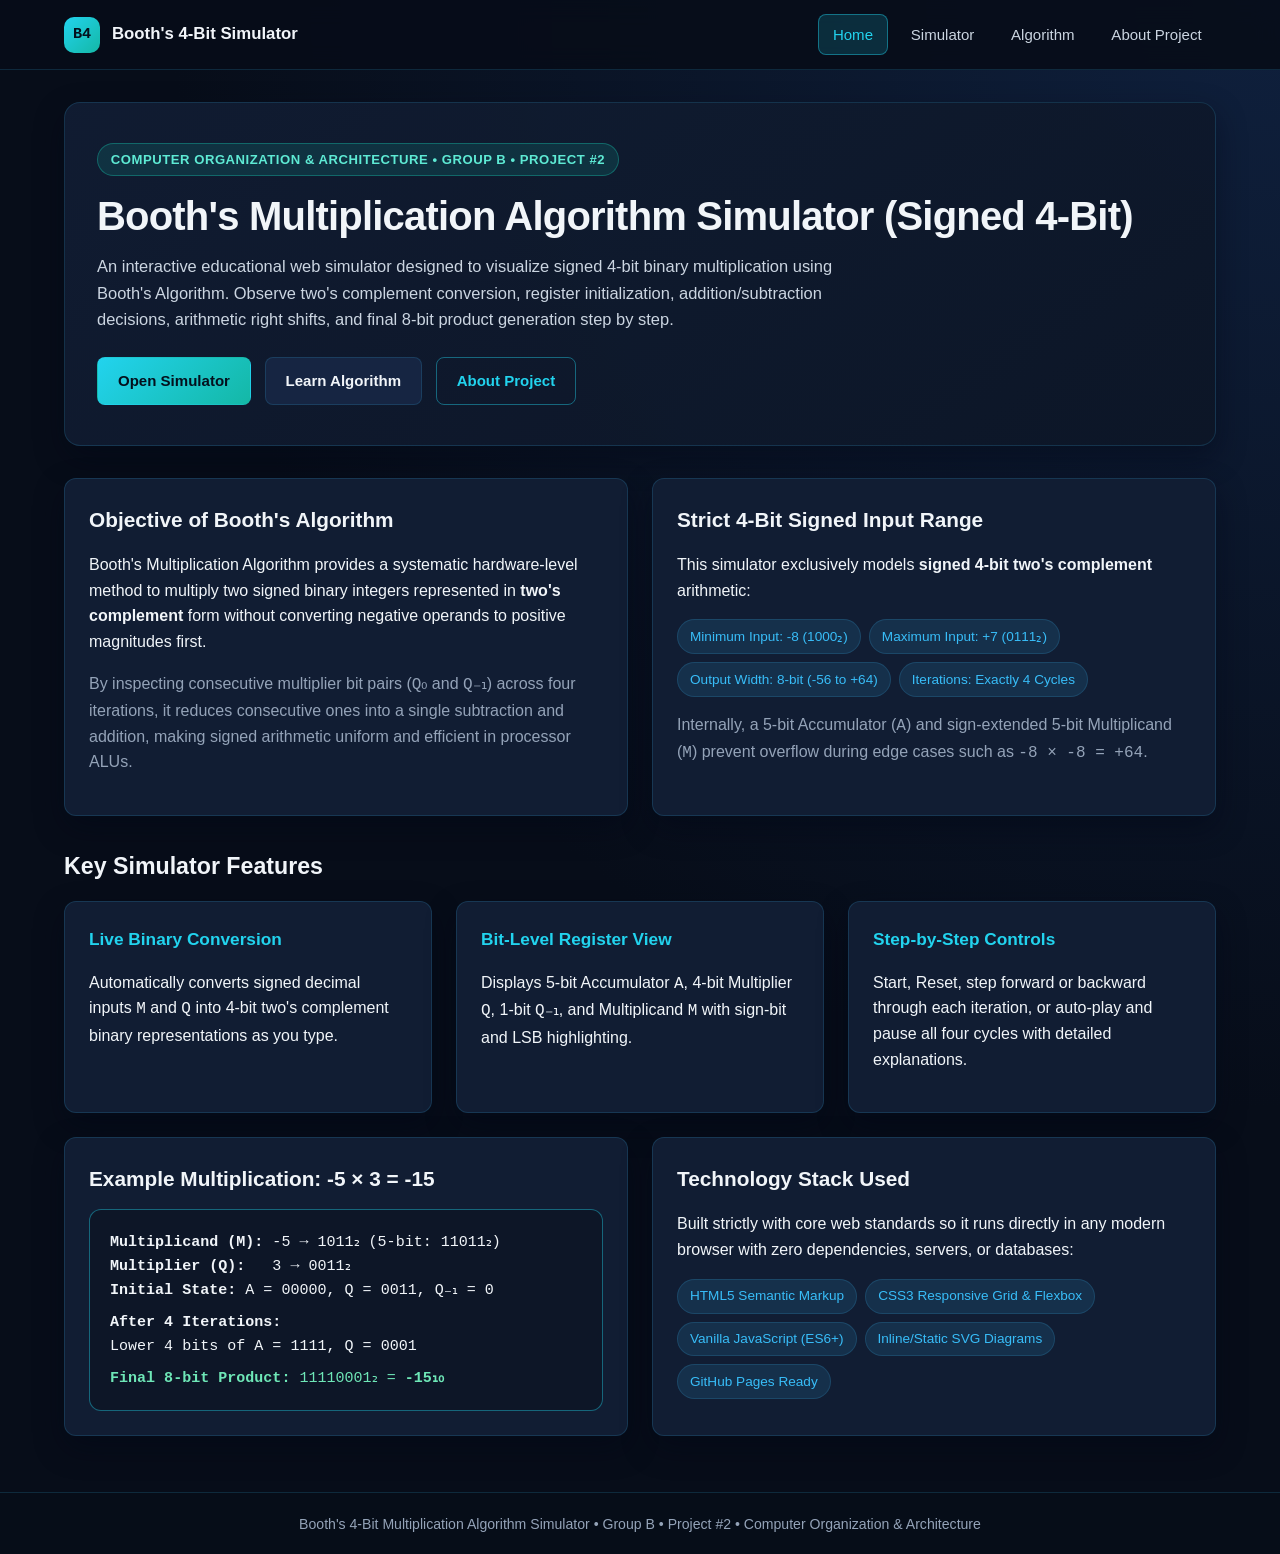
==== index.html @ 56716c05 "Initial commit - Booth's 4-Bit Simulator" ====
<!DOCTYPE html>
<html lang="en">
<head>
  <meta charset="UTF-8">
  <meta name="viewport" content="width=device-width, initial-scale=1.0">
  <title>Booth's 4-Bit Multiplication Algorithm Simulator | Home</title>
  <link rel="stylesheet" href="style.css">
</head>
<body>
  <header class="site-header">
    <nav class="nav-container" aria-label="Primary Navigation">
      <a href="index.html" class="brand">
        <span class="brand-badge">B4</span>
        <span>Booth's 4-Bit Simulator</span>
      </a>
      <ul class="nav-links">
        <li><a href="index.html" class="active">Home</a></li>
        <li><a href="simulator.html">Simulator</a></li>
        <li><a href="algorithm.html">Algorithm</a></li>
        <li><a href="about.html">About Project</a></li>
      </ul>
    </nav>
  </header>

  <main class="container">
    <section class="hero">
      <span class="hero-tag">Computer Organization &amp; Architecture • Group B • Project #2</span>
      <h1>Booth's Multiplication Algorithm Simulator (Signed 4-Bit)</h1>
      <p>
        An interactive educational web simulator designed to visualize signed 4-bit binary multiplication
        using Booth's Algorithm. Observe two's complement conversion, register initialization,
        addition/subtraction decisions, arithmetic right shifts, and final 8-bit product generation step by step.
      </p>
      <div class="cta-group">
        <a href="simulator.html" class="btn btn-primary">Open Simulator</a>
        <a href="algorithm.html" class="btn btn-secondary">Learn Algorithm</a>
        <a href="about.html" class="btn btn-outline">About Project</a>
      </div>
    </section>

    <div class="grid-2">
      <article class="card">
        <h2>Objective of Booth's Algorithm</h2>
        <p>
          Booth's Multiplication Algorithm provides a systematic hardware-level method to multiply two
          signed binary integers represented in <strong>two's complement</strong> form without converting
          negative operands to positive magnitudes first.
        </p>
        <p class="muted">
          By inspecting consecutive multiplier bit pairs (<code>Q₀</code> and <code>Q₋₁</code>) across
          four iterations, it reduces consecutive ones into a single subtraction and addition, making
          signed arithmetic uniform and efficient in processor ALUs.
        </p>
      </article>

      <article class="card">
        <h2>Strict 4-Bit Signed Input Range</h2>
        <p>
          This simulator exclusively models <strong>signed 4-bit two's complement</strong> arithmetic:
        </p>
        <ul class="pill-list">
          <li class="pill">Minimum Input: -8 (1000₂)</li>
          <li class="pill">Maximum Input: +7 (0111₂)</li>
          <li class="pill">Output Width: 8-bit (-56 to +64)</li>
          <li class="pill">Iterations: Exactly 4 Cycles</li>
        </ul>
        <p class="muted" style="margin-top: 0.9rem;">
          Internally, a 5-bit Accumulator (<code>A</code>) and sign-extended 5-bit Multiplicand (<code>M</code>)
          prevent overflow during edge cases such as <code>-8 × -8 = +64</code>.
        </p>
      </article>
    </div>

    <h2 class="section-title">Key Simulator Features</h2>
    <div class="grid-3">
      <article class="card">
        <h3>Live Binary Conversion</h3>
        <p>
          Automatically converts signed decimal inputs <code>M</code> and <code>Q</code> into 4-bit
          two's complement binary representations as you type.
        </p>
      </article>
      <article class="card">
        <h3>Bit-Level Register View</h3>
        <p>
          Displays 5-bit Accumulator <code>A</code>, 4-bit Multiplier <code>Q</code>, 1-bit <code>Q₋₁</code>,
          and Multiplicand <code>M</code> with sign-bit and LSB highlighting.
        </p>
      </article>
      <article class="card">
        <h3>Step-by-Step Controls</h3>
        <p>
          Start, Reset, step forward or backward through each iteration, or auto-play and pause all
          four cycles with detailed explanations.
        </p>
      </article>
    </div>

    <div class="grid-2" style="margin-top: 1.5rem;">
      <article class="card">
        <h2>Example Multiplication: -5 × 3 = -15</h2>
        <div class="example-box">
          <div><strong>Multiplicand (M):</strong> -5 → <code>1011₂</code> (5-bit: <code>11011₂</code>)</div>
          <div><strong>Multiplier (Q):</strong> &nbsp;&nbsp;3 → <code>0011₂</code></div>
          <div><strong>Initial State:</strong> A = <code>00000</code>, Q = <code>0011</code>, Q₋₁ = <code>0</code></div>
          <div style="margin-top: 0.5rem;"><strong>After 4 Iterations:</strong></div>
          <div>Lower 4 bits of A = <code>1111</code>, Q = <code>0001</code></div>
          <div style="margin-top: 0.5rem; color: #6ee7b7;">
            <strong>Final 8-bit Product:</strong> <code>11110001₂</code> = <strong>-15₁₀</strong>
          </div>
        </div>
      </article>

      <article class="card">
        <h2>Technology Stack Used</h2>
        <p>
          Built strictly with core web standards so it runs directly in any modern browser with zero
          dependencies, servers, or databases:
        </p>
        <ul class="pill-list">
          <li class="pill">HTML5 Semantic Markup</li>
          <li class="pill">CSS3 Responsive Grid &amp; Flexbox</li>
          <li class="pill">Vanilla JavaScript (ES6+)</li>
          <li class="pill">Inline/Static SVG Diagrams</li>
          <li class="pill">GitHub Pages Ready</li>
        </ul>
      </article>
    </div>
  </main>

  <footer class="site-footer">
    Booth's 4-Bit Multiplication Algorithm Simulator • Group B • Project #2 • Computer Organization &amp; Architecture
  </footer>
</body>
</html>
---- style.css ----
/* ==========================================================================
   Booth's 4-Bit Multiplication Algorithm Simulator
   Shared Stylesheet (Dark Navy + Cyan/Teal Educational Theme)
   ========================================================================== */

:root {
  --bg-primary: #070d19;
  --bg-secondary: #0d1627;
  --bg-card: #111d33;
  --bg-card-elevated: #162542;
  --bg-input: #091120;

  --border-subtle: rgba(56, 189, 248, 0.16);
  --border-strong: rgba(34, 211, 238, 0.42);

  --text-primary: #f1f5f9;
  --text-secondary: #cbd5e1;
  --text-muted: #94a3b8;

  --accent-cyan: #22d3ee;
  --accent-teal: #14b8a6;
  --accent-blue: #38bdf8;
  --accent-amber: #f59e0b;
  --accent-emerald: #10b981;
  --accent-rose: #f43f5e;

  --shadow-card: 0 12px 30px rgba(2, 6, 23, 0.45);
  --radius-sm: 8px;
  --radius-md: 12px;
  --radius-lg: 16px;

  --font-sans: 'Inter', -apple-system, BlinkMacSystemFont, 'Segoe UI', Roboto, sans-serif;
  --font-mono: 'JetBrains Mono', 'Fira Code', 'Cascadia Code', Consolas, monospace;
}

*,
*::before,
*::after {
  box-sizing: border-box;
}

html {
  scroll-behavior: smooth;
}

body {
  margin: 0;
  font-family: var(--font-sans);
  background: radial-gradient(circle at top right, #0f203d 0%, var(--bg-primary) 55%);
  background-color: var(--bg-primary);
  color: var(--text-primary);
  line-height: 1.6;
  min-height: 100vh;
  display: flex;
  flex-direction: column;
}

a {
  color: var(--accent-cyan);
  text-decoration: none;
  transition: color 0.2s ease;
}

a:hover {
  color: #67e8f9;
}

code,
pre,
.mono {
  font-family: var(--font-mono);
}

/* ==========================================================================
   Navigation Bar
   ========================================================================== */

.site-header {
  position: sticky;
  top: 0;
  z-index: 100;
  background: rgba(7, 13, 25, 0.9);
  backdrop-filter: blur(12px);
  border-bottom: 1px solid var(--border-subtle);
}

.nav-container {
  max-width: 1200px;
  margin: 0 auto;
  padding: 0.9rem 1.5rem;
  display: flex;
  align-items: center;
  justify-content: space-between;
  gap: 1rem;
  flex-wrap: wrap;
}

.brand {
  display: flex;
  align-items: center;
  gap: 0.75rem;
  font-weight: 700;
  font-size: 1.05rem;
  color: var(--text-primary);
}

.brand-badge {
  display: inline-flex;
  align-items: center;
  justify-content: center;
  width: 36px;
  height: 36px;
  border-radius: 10px;
  background: linear-gradient(135deg, var(--accent-cyan), var(--accent-teal));
  color: #04101d;
  font-family: var(--font-mono);
  font-weight: 800;
  font-size: 0.95rem;
}

.nav-links {
  display: flex;
  align-items: center;
  gap: 0.5rem;
  list-style: none;
  margin: 0;
  padding: 0;
  flex-wrap: wrap;
}

.nav-links a {
  display: inline-block;
  padding: 0.45rem 0.9rem;
  border-radius: var(--radius-sm);
  color: var(--text-secondary);
  font-weight: 500;
  font-size: 0.94rem;
  transition: background 0.2s ease, color 0.2s ease;
}

.nav-links a:hover {
  background: rgba(34, 211, 238, 0.1);
  color: var(--accent-cyan);
}

.nav-links a.active {
  background: rgba(34, 211, 238, 0.16);
  color: var(--accent-cyan);
  border: 1px solid var(--border-strong);
}

/* ==========================================================================
   Layout & Containers
   ========================================================================== */

.container {
  width: 100%;
  max-width: 1200px;
  margin: 0 auto;
  padding: 2rem 1.5rem 3.5rem;
  flex: 1;
}

.hero {
  background: linear-gradient(145deg, rgba(17, 29, 51, 0.95), rgba(13, 22, 39, 0.95));
  border: 1px solid var(--border-subtle);
  border-radius: var(--radius-lg);
  padding: 2.5rem 2rem;
  box-shadow: var(--shadow-card);
  margin-bottom: 2rem;
}

.hero-tag {
  display: inline-block;
  padding: 0.3rem 0.8rem;
  border-radius: 999px;
  background: rgba(20, 184, 166, 0.15);
  border: 1px solid rgba(20, 184, 166, 0.4);
  color: #5eead4;
  font-size: 0.82rem;
  font-weight: 600;
  letter-spacing: 0.04em;
  text-transform: uppercase;
  margin-bottom: 1rem;
}

.hero h1 {
  margin: 0 0 0.85rem;
  font-size: clamp(1.75rem, 3.2vw, 2.5rem);
  line-height: 1.2;
  letter-spacing: -0.02em;
}

.hero p {
  margin: 0 0 1.5rem;
  color: var(--text-secondary);
  max-width: 780px;
  font-size: 1.03rem;
}

.cta-group {
  display: flex;
  flex-wrap: wrap;
  gap: 0.85rem;
}

.btn {
  display: inline-flex;
  align-items: center;
  justify-content: center;
  gap: 0.45rem;
  padding: 0.7rem 1.25rem;
  border-radius: var(--radius-sm);
  border: 1px solid transparent;
  font-family: var(--font-sans);
  font-size: 0.94rem;
  font-weight: 600;
  cursor: pointer;
  transition: transform 0.15s ease, background 0.2s ease, border-color 0.2s ease, opacity 0.2s ease;
}

.btn:active:not(:disabled) {
  transform: translateY(1px);
}

.btn:disabled {
  opacity: 0.45;
  cursor: not-allowed;
}

.btn-primary {
  background: linear-gradient(135deg, var(--accent-cyan), var(--accent-teal));
  color: #04101d;
}

.btn-primary:hover:not(:disabled) {
  filter: brightness(1.08);
  color: #04101d;
}

.btn-secondary {
  background: var(--bg-card-elevated);
  color: var(--text-primary);
  border-color: var(--border-subtle);
}

.btn-secondary:hover:not(:disabled) {
  border-color: var(--accent-cyan);
  color: var(--accent-cyan);
}

.btn-outline {
  background: transparent;
  color: var(--accent-cyan);
  border-color: var(--border-strong);
}

.btn-outline:hover:not(:disabled) {
  background: rgba(34, 211, 238, 0.1);
}

.btn-warning {
  background: rgba(245, 158, 11, 0.16);
  color: #fcd34d;
  border-color: rgba(245, 158, 11, 0.4);
}

.btn-warning:hover:not(:disabled) {
  background: rgba(245, 158, 11, 0.25);
}

.btn-danger {
  background: rgba(244, 63, 94, 0.15);
  color: #fda4af;
  border-color: rgba(244, 63, 94, 0.4);
}

.btn-danger:hover:not(:disabled) {
  background: rgba(244, 63, 94, 0.25);
}

/* ==========================================================================
   Grid & Cards
   ========================================================================== */

.grid-2 {
  display: grid;
  grid-template-columns: repeat(2, minmax(0, 1fr));
  gap: 1.5rem;
}

.grid-3 {
  display: grid;
  grid-template-columns: repeat(3, minmax(0, 1fr));
  gap: 1.5rem;
}

.grid-4 {
  display: grid;
  grid-template-columns: repeat(4, minmax(0, 1fr));
  gap: 1rem;
}

.card {
  background: var(--bg-card);
  border: 1px solid var(--border-subtle);
  border-radius: var(--radius-md);
  padding: 1.5rem;
  box-shadow: var(--shadow-card);
  margin-bottom: 1.5rem;
}

.grid-2 > .card,
.grid-3 > .card,
.grid-4 > .card {
  margin-bottom: 0;
}

.card h2,
.card h3 {
  margin-top: 0;
  color: var(--text-primary);
}

.card h2 {
  font-size: 1.3rem;
  margin-bottom: 0.85rem;
  display: flex;
  align-items: center;
  gap: 0.5rem;
}

.card h3 {
  font-size: 1.08rem;
  margin-bottom: 0.6rem;
  color: var(--accent-cyan);
}

.section-title {
  font-size: 1.45rem;
  margin: 2rem 0 1rem;
  color: var(--text-primary);
}

.muted {
  color: var(--text-muted);
}

.pill-list {
  display: flex;
  flex-wrap: wrap;
  gap: 0.5rem;
  padding: 0;
  margin: 0.75rem 0 0;
  list-style: none;
}

.pill {
  padding: 0.35rem 0.75rem;
  border-radius: 999px;
  background: rgba(56, 189, 248, 0.12);
  border: 1px solid var(--border-subtle);
  color: var(--accent-blue);
  font-size: 0.85rem;
  font-weight: 500;
}

/* ==========================================================================
   Example Highlight & Tables
   ========================================================================== */

.example-box {
  background: var(--bg-secondary);
  border: 1px solid var(--border-strong);
  border-radius: var(--radius-md);
  padding: 1.25rem;
  font-family: var(--font-mono);
  font-size: 0.94rem;
}

.table-wrapper {
  width: 100%;
  overflow-x: auto;
  border-radius: var(--radius-sm);
  border: 1px solid var(--border-subtle);
}

table {
  width: 100%;
  border-collapse: collapse;
  background: var(--bg-secondary);
  font-size: 0.92rem;
}

th,
td {
  padding: 0.75rem 0.9rem;
  text-align: left;
  border-bottom: 1px solid var(--border-subtle);
}

th {
  background: var(--bg-card-elevated);
  color: var(--accent-cyan);
  font-weight: 600;
  white-space: nowrap;
}

tr:last-child td {
  border-bottom: none;
}

/* ==========================================================================
   Simulator Specific Styles
   ========================================================================== */

.input-grid {
  display: grid;
  grid-template-columns: repeat(2, minmax(0, 1fr));
  gap: 1.25rem;
  margin-bottom: 1.25rem;
}

.input-field-card {
  background: var(--bg-secondary);
  border: 1px solid var(--border-subtle);
  border-radius: var(--radius-md);
  padding: 1.15rem;
}

.input-field-card label {
  display: block;
  font-weight: 600;
  margin-bottom: 0.45rem;
  color: var(--text-primary);
}

.input-row {
  display: flex;
  align-items: center;
  gap: 0.85rem;
  flex-wrap: wrap;
}

.input-row input[type="number"] {
  width: 130px;
  padding: 0.6rem 0.8rem;
  border-radius: var(--radius-sm);
  border: 1px solid var(--border-strong);
  background: var(--bg-input);
  color: var(--text-primary);
  font-family: var(--font-mono);
  font-size: 1.1rem;
  font-weight: 600;
}

.input-row input[type="number"]:focus {
  outline: 2px solid var(--accent-cyan);
  border-color: var(--accent-cyan);
}

.binary-preview {
  display: inline-flex;
  align-items: center;
  gap: 0.45rem;
  padding: 0.45rem 0.75rem;
  border-radius: var(--radius-sm);
  background: rgba(34, 211, 238, 0.1);
  border: 1px solid var(--border-subtle);
  font-family: var(--font-mono);
  font-size: 0.95rem;
  color: var(--accent-cyan);
}

.error-banner {
  display: none;
  padding: 0.8rem 1rem;
  border-radius: var(--radius-sm);
  background: rgba(244, 63, 94, 0.14);
  border: 1px solid rgba(244, 63, 94, 0.45);
  color: #fecdd3;
  margin-bottom: 1rem;
  font-size: 0.93rem;
}

.error-banner.visible {
  display: block;
}

.controls-bar {
  display: flex;
  flex-wrap: wrap;
  gap: 0.65rem;
  align-items: center;
}

.status-bar {
  margin-top: 1rem;
  padding: 0.75rem 1rem;
  border-radius: var(--radius-sm);
  background: var(--bg-secondary);
  border: 1px solid var(--border-subtle);
  display: flex;
  justify-content: space-between;
  align-items: center;
  flex-wrap: wrap;
  gap: 0.5rem;
  font-size: 0.92rem;
}

/* Register Visualization */
.register-grid {
  display: grid;
  grid-template-columns: repeat(4, minmax(0, 1fr));
  gap: 1rem;
}

.register-box {
  background: var(--bg-secondary);
  border: 1px solid var(--border-subtle);
  border-radius: var(--radius-md);
  padding: 1rem;
  text-align: center;
}

.register-label {
  font-size: 0.82rem;
  text-transform: uppercase;
  letter-spacing: 0.06em;
  color: var(--text-muted);
  margin-bottom: 0.5rem;
  font-weight: 600;
}

.bit-cells {
  display: flex;
  justify-content: center;
  gap: 0.35rem;
  flex-wrap: wrap;
  margin-bottom: 0.45rem;
}

.bit-cell {
  width: 34px;
  height: 38px;
  display: inline-flex;
  align-items: center;
  justify-content: center;
  border-radius: 6px;
  background: var(--bg-card-elevated);
  border: 1px solid var(--border-strong);
  font-family: var(--font-mono);
  font-size: 1.05rem;
  font-weight: 700;
  color: var(--text-primary);
}

.bit-cell.sign-bit {
  border-color: var(--accent-amber);
  color: #fcd34d;
}

.bit-cell.lsb-bit {
  border-color: var(--accent-teal);
  color: #5eead4;
}

.register-meta {
  font-family: var(--font-mono);
  font-size: 0.82rem;
  color: var(--text-secondary);
}

/* Iteration Table & Highlighting */
.iteration-row.active-row {
  background: rgba(34, 211, 238, 0.14);
  outline: 1px solid var(--accent-cyan);
}

.iteration-row.completed-row {
  background: rgba(16, 185, 129, 0.06);
}

.op-badge {
  display: inline-block;
  padding: 0.2rem 0.55rem;
  border-radius: 6px;
  font-family: var(--font-mono);
  font-size: 0.82rem;
  font-weight: 600;
}

.op-add {
  background: rgba(16, 185, 129, 0.18);
  color: #6ee7b7;
}

.op-sub {
  background: rgba(245, 158, 11, 0.18);
  color: #fcd34d;
}

.op-nop {
  background: rgba(148, 163, 184, 0.18);
  color: #cbd5e1;
}

/* Final Result Card */
.result-panel {
  display: none;
  background: linear-gradient(145deg, rgba(16, 185, 129, 0.14), rgba(17, 29, 51, 0.95));
  border: 1px solid rgba(16, 185, 129, 0.45);
  border-radius: var(--radius-md);
  padding: 1.5rem;
  margin-top: 1.5rem;
}

.result-panel.visible {
  display: block;
}

.result-grid {
  display: grid;
  grid-template-columns: repeat(3, minmax(0, 1fr));
  gap: 1rem;
  margin-top: 1rem;
}

.result-stat {
  background: var(--bg-secondary);
  border: 1px solid var(--border-subtle);
  border-radius: var(--radius-sm);
  padding: 1rem;
}

.result-stat .label {
  font-size: 0.82rem;
  color: var(--text-muted);
  text-transform: uppercase;
  letter-spacing: 0.04em;
}

.result-stat .value {
  margin-top: 0.3rem;
  font-family: var(--font-mono);
  font-size: 1.35rem;
  font-weight: 700;
  color: #6ee7b7;
}

/* SVG Diagram Container */
.diagram-frame {
  background: var(--bg-secondary);
  border: 1px solid var(--border-subtle);
  border-radius: var(--radius-md);
  padding: 1rem;
  overflow-x: auto;
  text-align: center;
}

.diagram-frame img,
.diagram-frame svg {
  max-width: 100%;
  height: auto;
  display: block;
  margin: 0 auto;
}

/* ==========================================================================
   Footer
   ========================================================================== */

.site-footer {
  border-top: 1px solid var(--border-subtle);
  background: rgba(7, 13, 25, 0.95);
  padding: 1.25rem 1.5rem;
  text-align: center;
  color: var(--text-muted);
  font-size: 0.88rem;
}

/* ==========================================================================
   Responsive Breakpoints
   ========================================================================== */

@media (max-width: 960px) {
  .grid-4,
  .register-grid {
    grid-template-columns: repeat(2, minmax(0, 1fr));
  }

  .grid-3,
  .result-grid {
    grid-template-columns: 1fr;
  }
}

@media (max-width: 720px) {
  .grid-2,
  .input-grid,
  .grid-4,
  .register-grid {
    grid-template-columns: 1fr;
  }

  .hero {
    padding: 1.75rem 1.25rem;
  }

  .container {
    padding: 1.25rem 1rem 2.5rem;
  }

  .nav-container {
    padding: 0.75rem 1rem;
  }
}
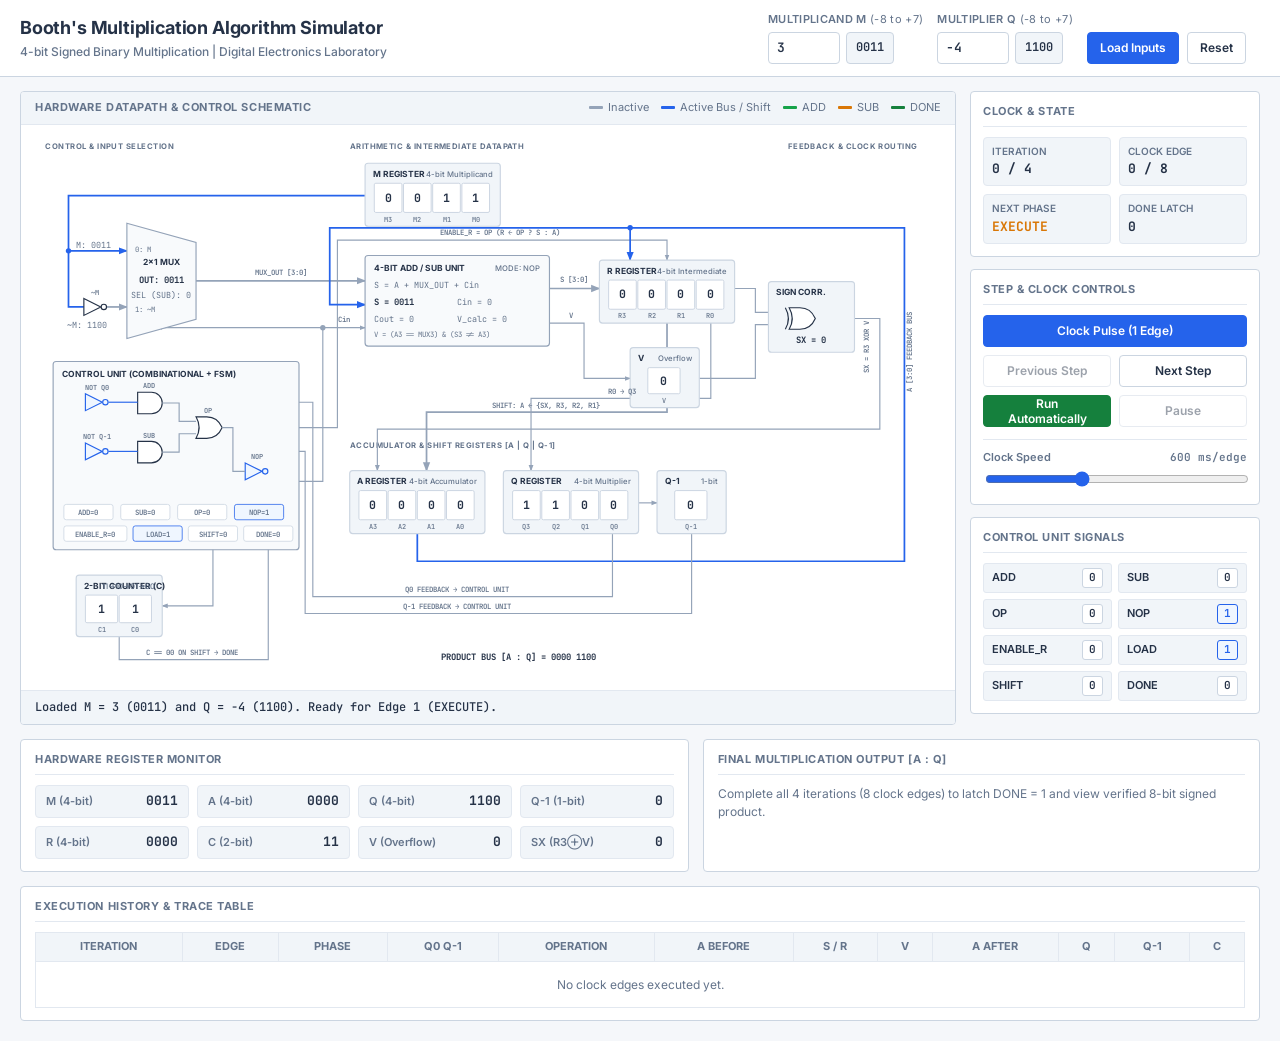
==== commit 6bc9b3e7: "Modified the visualization of the project" ====
--- a/index.html
+++ b/index.html
@@ -1,135 +1,184 @@
 <!DOCTYPE html>
 <html lang="en">
 <head>
-  <meta charset="UTF-8">
-  <meta name="viewport" content="width=device-width, initial-scale=1.0">
-  <title>Booth's 4-Bit Multiplication Algorithm Simulator | Home</title>
-  <link rel="stylesheet" href="style.css">
+  <meta charset="UTF-8" />
+  <meta name="viewport" content="width=device-width, initial-scale=1.0" />
+  <title>Booth's Multiplication Algorithm Simulator — Digital Electronics Laboratory</title>
+  <link rel="preconnect" href="https://fonts.googleapis.com" />
+  <link rel="preconnect" href="https://fonts.gstatic.com" crossorigin />
+  <link href="https://fonts.googleapis.com/css2?family=Inter:wght@400;500;600;700&family=JetBrains+Mono:wght@400;500;600;700&display=swap" rel="stylesheet" />
+  <link rel="stylesheet" href="css/style.css" />
 </head>
 <body>
-  <header class="site-header">
-    <nav class="nav-container" aria-label="Primary Navigation">
-      <a href="index.html" class="brand">
-        <span class="brand-badge">B4</span>
-        <span>Booth's 4-Bit Simulator</span>
-      </a>
-      <ul class="nav-links">
-        <li><a href="index.html" class="active">Home</a></li>
-        <li><a href="simulator.html">Simulator</a></li>
-        <li><a href="algorithm.html">Algorithm</a></li>
-        <li><a href="about.html">About Project</a></li>
-      </ul>
-    </nav>
+  <header class="lab-header">
+    <div class="header-title-group">
+      <h1>Booth's Multiplication Algorithm Simulator</h1>
+      <p class="subtitle">4-bit Signed Binary Multiplication | Digital Electronics Laboratory</p>
+    </div>
+
+    <form id="input-form" class="input-controls" novalidate>
+      <div class="input-field">
+        <label for="input-m">Multiplicand M <span class="range-hint">(-8 to +7)</span></label>
+        <div class="input-with-bin">
+          <input type="number" id="input-m" min="-8" max="7" step="1" value="3" required />
+          <span id="preview-m" class="bin-preview">0011</span>
+        </div>
+      </div>
+
+      <div class="input-field">
+        <label for="input-q">Multiplier Q <span class="range-hint">(-8 to +7)</span></label>
+        <div class="input-with-bin">
+          <input type="number" id="input-q" min="-8" max="7" step="1" value="-4" required />
+          <span id="preview-q" class="bin-preview">1100</span>
+        </div>
+      </div>
+
+      <div class="input-actions">
+        <button type="submit" id="btn-load" class="btn btn-primary">Load Inputs</button>
+        <button type="button" id="btn-reset" class="btn btn-secondary">Reset</button>
+      </div>
+
+      <div id="validation-msg" class="validation-msg" role="alert" aria-live="polite"></div>
+    </form>
   </header>
 
-  <main class="container">
-    <section class="hero">
-      <span class="hero-tag">Computer Organization &amp; Architecture • Group B • Project #2</span>
-      <h1>Booth's Multiplication Algorithm Simulator (Signed 4-Bit)</h1>
-      <p>
-        An interactive educational web simulator designed to visualize signed 4-bit binary multiplication
-        using Booth's Algorithm. Observe two's complement conversion, register initialization,
-        addition/subtraction decisions, arithmetic right shifts, and final 8-bit product generation step by step.
-      </p>
-      <div class="cta-group">
-        <a href="simulator.html" class="btn btn-primary">Open Simulator</a>
-        <a href="algorithm.html" class="btn btn-secondary">Learn Algorithm</a>
-        <a href="about.html" class="btn btn-outline">About Project</a>
+  <main class="lab-workspace">
+    <!-- MAIN CENTER: Hardware Circuit SVG -->
+    <section class="circuit-panel" aria-label="Hardware Circuit Diagram">
+      <div class="panel-header">
+        <span class="panel-title">HARDWARE DATAPATH &amp; CONTROL SCHEMATIC</span>
+        <div class="wire-legend">
+          <span class="legend-item"><span class="swatch swatch-inactive"></span>Inactive</span>
+          <span class="legend-item"><span class="swatch swatch-active"></span>Active Bus / Shift</span>
+          <span class="legend-item"><span class="swatch swatch-add"></span>ADD</span>
+          <span class="legend-item"><span class="swatch swatch-sub"></span>SUB</span>
+          <span class="legend-item"><span class="swatch swatch-done"></span>DONE</span>
+        </div>
+      </div>
+      <div id="circuit-container" class="circuit-container"></div>
+      <div id="explanation-bar" class="explanation-bar">
+        Enter signed 4-bit inputs M and Q (-8 to +7) and click Load Inputs.
       </div>
     </section>
 
-    <div class="grid-2">
-      <article class="card">
-        <h2>Objective of Booth's Algorithm</h2>
-        <p>
-          Booth's Multiplication Algorithm provides a systematic hardware-level method to multiply two
-          signed binary integers represented in <strong>two's complement</strong> form without converting
-          negative operands to positive magnitudes first.
-        </p>
-        <p class="muted">
-          By inspecting consecutive multiplier bit pairs (<code>Q₀</code> and <code>Q₋₁</code>) across
-          four iterations, it reduces consecutive ones into a single subtraction and addition, making
-          signed arithmetic uniform and efficient in processor ALUs.
-        </p>
-      </article>
+    <!-- RIGHT SIDEBAR: Clock, Execution Controls & Live Control Unit Signals -->
+    <aside class="control-sidebar" aria-label="Simulation Controls">
+      <div class="sidebar-section">
+        <h2 class="section-heading">CLOCK &amp; STATE</h2>
+        <div class="status-grid">
+          <div class="status-item">
+            <span class="status-label">Iteration</span>
+            <span id="status-iteration" class="status-value mono">0 / 4</span>
+          </div>
+          <div class="status-item">
+            <span class="status-label">Clock Edge</span>
+            <span id="status-edge" class="status-value mono">0 / 8</span>
+          </div>
+          <div class="status-item">
+            <span class="status-label">Next Phase</span>
+            <span id="status-phase" class="status-value phase-badge">IDLE</span>
+          </div>
+          <div class="status-item">
+            <span class="status-label">DONE Latch</span>
+            <span id="status-done" class="status-value mono">0</span>
+          </div>
+        </div>
+      </div>
 
-      <article class="card">
-        <h2>Strict 4-Bit Signed Input Range</h2>
-        <p>
-          This simulator exclusively models <strong>signed 4-bit two's complement</strong> arithmetic:
-        </p>
-        <ul class="pill-list">
-          <li class="pill">Minimum Input: -8 (1000₂)</li>
-          <li class="pill">Maximum Input: +7 (0111₂)</li>
-          <li class="pill">Output Width: 8-bit (-56 to +64)</li>
-          <li class="pill">Iterations: Exactly 4 Cycles</li>
-        </ul>
-        <p class="muted" style="margin-top: 0.9rem;">
-          Internally, a 5-bit Accumulator (<code>A</code>) and sign-extended 5-bit Multiplicand (<code>M</code>)
-          prevent overflow during edge cases such as <code>-8 × -8 = +64</code>.
-        </p>
-      </article>
+      <div class="sidebar-section">
+        <h2 class="section-heading">STEP &amp; CLOCK CONTROLS</h2>
+        <div class="control-buttons">
+          <button type="button" id="btn-clock" class="btn btn-primary btn-full">Clock Pulse (1 Edge)</button>
+          <div class="btn-row">
+            <button type="button" id="btn-prev" class="btn btn-secondary">Previous Step</button>
+            <button type="button" id="btn-next" class="btn btn-secondary">Next Step</button>
+          </div>
+          <div class="btn-row">
+            <button type="button" id="btn-run" class="btn btn-accent">Run Automatically</button>
+            <button type="button" id="btn-pause" class="btn btn-secondary" disabled>Pause</button>
+          </div>
+        </div>
+
+        <div class="speed-control">
+          <div class="speed-header">
+            <label for="speed-slider">Clock Speed</label>
+            <span id="speed-label" class="mono">600 ms/edge</span>
+          </div>
+          <input type="range" id="speed-slider" min="100" max="1500" step="50" value="600" />
+        </div>
+      </div>
+
+      <div class="sidebar-section">
+        <h2 class="section-heading">CONTROL UNIT SIGNALS</h2>
+        <div id="cu-signal-list" class="signal-list">
+          <div class="sig-row"><span>ADD</span><span id="sig-ADD" class="sig-val mono">0</span></div>
+          <div class="sig-row"><span>SUB</span><span id="sig-SUB" class="sig-val mono">0</span></div>
+          <div class="sig-row"><span>OP</span><span id="sig-OP" class="sig-val mono">0</span></div>
+          <div class="sig-row"><span>NOP</span><span id="sig-NOP" class="sig-val mono">1</span></div>
+          <div class="sig-row"><span>ENABLE_R</span><span id="sig-ENABLE_R" class="sig-val mono">0</span></div>
+          <div class="sig-row"><span>LOAD</span><span id="sig-LOAD" class="sig-val mono">0</span></div>
+          <div class="sig-row"><span>SHIFT</span><span id="sig-SHIFT" class="sig-val mono">0</span></div>
+          <div class="sig-row"><span>DONE</span><span id="sig-DONE" class="sig-val mono">0</span></div>
+        </div>
+      </div>
+    </aside>
+  </main>
+
+  <!-- BOTTOM SECTION: Register Monitor, Final Result, Trace Table -->
+  <section class="bottom-section">
+    <div class="bottom-top-row">
+      <div class="monitor-card">
+        <h2 class="section-heading">HARDWARE REGISTER MONITOR</h2>
+        <div class="register-grid">
+          <div class="reg-item"><span class="reg-name">M (4-bit)</span><span id="mon-M" class="reg-val mono">0000</span></div>
+          <div class="reg-item"><span class="reg-name">A (4-bit)</span><span id="mon-A" class="reg-val mono">0000</span></div>
+          <div class="reg-item"><span class="reg-name">Q (4-bit)</span><span id="mon-Q" class="reg-val mono">0000</span></div>
+          <div class="reg-item"><span class="reg-name">Q-1 (1-bit)</span><span id="mon-Q_1" class="reg-val mono">0</span></div>
+          <div class="reg-item"><span class="reg-name">R (4-bit)</span><span id="mon-R" class="reg-val mono">0000</span></div>
+          <div class="reg-item"><span class="reg-name">C (2-bit)</span><span id="mon-C" class="reg-val mono">11</span></div>
+          <div class="reg-item"><span class="reg-name">V (Overflow)</span><span id="mon-V" class="reg-val mono">0</span></div>
+          <div class="reg-item"><span class="reg-name">SX (R3⊕V)</span><span id="mon-SX" class="reg-val mono">0</span></div>
+        </div>
+      </div>
+
+      <div class="result-card">
+        <h2 class="section-heading">FINAL MULTIPLICATION OUTPUT [A : Q]</h2>
+        <div id="final-result-body" class="final-result-body">
+          <p class="result-pending">Complete all 4 iterations (8 clock edges) to latch DONE = 1 and view verified 8-bit signed product.</p>
+        </div>
+      </div>
     </div>
 
-    <h2 class="section-title">Key Simulator Features</h2>
-    <div class="grid-3">
-      <article class="card">
-        <h3>Live Binary Conversion</h3>
-        <p>
-          Automatically converts signed decimal inputs <code>M</code> and <code>Q</code> into 4-bit
-          two's complement binary representations as you type.
-        </p>
-      </article>
-      <article class="card">
-        <h3>Bit-Level Register View</h3>
-        <p>
-          Displays 5-bit Accumulator <code>A</code>, 4-bit Multiplier <code>Q</code>, 1-bit <code>Q₋₁</code>,
-          and Multiplicand <code>M</code> with sign-bit and LSB highlighting.
-        </p>
-      </article>
-      <article class="card">
-        <h3>Step-by-Step Controls</h3>
-        <p>
-          Start, Reset, step forward or backward through each iteration, or auto-play and pause all
-          four cycles with detailed explanations.
-        </p>
-      </article>
+    <div class="trace-card">
+      <h2 class="section-heading">EXECUTION HISTORY &amp; TRACE TABLE</h2>
+      <div class="table-wrapper">
+        <table class="trace-table">
+          <thead>
+            <tr>
+              <th>Iteration</th>
+              <th>Edge</th>
+              <th>Phase</th>
+              <th>Q0 Q-1</th>
+              <th>Operation</th>
+              <th>A Before</th>
+              <th>S / R</th>
+              <th>V</th>
+              <th>A After</th>
+              <th>Q</th>
+              <th>Q-1</th>
+              <th>C</th>
+            </tr>
+          </thead>
+          <tbody id="trace-tbody">
+            <tr class="empty-row">
+              <td colspan="12">No clock edges executed yet.</td>
+            </tr>
+          </tbody>
+        </table>
+      </div>
     </div>
+  </section>
 
-    <div class="grid-2" style="margin-top: 1.5rem;">
-      <article class="card">
-        <h2>Example Multiplication: -5 × 3 = -15</h2>
-        <div class="example-box">
-          <div><strong>Multiplicand (M):</strong> -5 → <code>1011₂</code> (5-bit: <code>11011₂</code>)</div>
-          <div><strong>Multiplier (Q):</strong> &nbsp;&nbsp;3 → <code>0011₂</code></div>
-          <div><strong>Initial State:</strong> A = <code>00000</code>, Q = <code>0011</code>, Q₋₁ = <code>0</code></div>
-          <div style="margin-top: 0.5rem;"><strong>After 4 Iterations:</strong></div>
-          <div>Lower 4 bits of A = <code>1111</code>, Q = <code>0001</code></div>
-          <div style="margin-top: 0.5rem; color: #6ee7b7;">
-            <strong>Final 8-bit Product:</strong> <code>11110001₂</code> = <strong>-15₁₀</strong>
-          </div>
-        </div>
-      </article>
-
-      <article class="card">
-        <h2>Technology Stack Used</h2>
-        <p>
-          Built strictly with core web standards so it runs directly in any modern browser with zero
-          dependencies, servers, or databases:
-        </p>
-        <ul class="pill-list">
-          <li class="pill">HTML5 Semantic Markup</li>
-          <li class="pill">CSS3 Responsive Grid &amp; Flexbox</li>
-          <li class="pill">Vanilla JavaScript (ES6+)</li>
-          <li class="pill">Inline/Static SVG Diagrams</li>
-          <li class="pill">GitHub Pages Ready</li>
-        </ul>
-      </article>
-    </div>
-  </main>
-
-  <footer class="site-footer">
-    Booth's 4-Bit Multiplication Algorithm Simulator • Group B • Project #2 • Computer Organization &amp; Architecture
-  </footer>
+  <script type="module" src="js/main.js"></script>
 </body>
 </html>
--- a/css/style.css
+++ b/css/style.css
@@ -0,0 +1,776 @@
+:root {
+  --bg-main: #F5F7FA;
+  --bg-surface: #FFFFFF;
+  --bg-register: #F1F5F9;
+  --border-register: #CBD5E1;
+  --border-subtle: #E2E8F0;
+  --text-primary: #253247;
+  --text-secondary: #64748B;
+  --wire-inactive: #94A3B8;
+  --wire-active: #2563EB;
+  --color-add: #16A34A;
+  --color-sub: #D97706;
+  --color-shift: #2563EB;
+  --color-done: #15803D;
+  --color-error: #DC2626;
+  --font-sans: 'Inter', -apple-system, BlinkMacSystemFont, 'Segoe UI', Roboto, sans-serif;
+  --font-mono: 'JetBrains Mono', 'Fira Code', Consolas, monospace;
+}
+
+*,
+*::before,
+*::after {
+  box-sizing: border-box;
+}
+
+body {
+  margin: 0;
+  padding: 0;
+  background-color: var(--bg-main);
+  color: var(--text-primary);
+  font-family: var(--font-sans);
+  font-size: 13px;
+  line-height: 1.45;
+}
+
+.mono {
+  font-family: var(--font-mono);
+}
+
+/* Header */
+.lab-header {
+  background: var(--bg-surface);
+  border-bottom: 1px solid var(--border-register);
+  padding: 12px 20px;
+  display: flex;
+  flex-wrap: wrap;
+  align-items: center;
+  justify-content: space-between;
+  gap: 16px;
+}
+
+.header-title-group h1 {
+  margin: 0;
+  font-size: 18px;
+  font-weight: 700;
+  letter-spacing: -0.01em;
+  color: var(--text-primary);
+}
+
+.subtitle {
+  margin: 2px 0 0;
+  font-size: 12px;
+  color: var(--text-secondary);
+  font-weight: 500;
+}
+
+.input-controls {
+  display: flex;
+  flex-wrap: wrap;
+  align-items: flex-end;
+  gap: 14px;
+}
+
+.input-field {
+  display: flex;
+  flex-direction: column;
+  gap: 4px;
+}
+
+.input-field label {
+  font-size: 11px;
+  font-weight: 600;
+  color: var(--text-secondary);
+  text-transform: uppercase;
+  letter-spacing: 0.03em;
+}
+
+.range-hint {
+  font-weight: 400;
+  text-transform: none;
+}
+
+.input-with-bin {
+  display: flex;
+  align-items: center;
+  gap: 6px;
+}
+
+.input-with-bin input {
+  width: 72px;
+  height: 32px;
+  padding: 4px 8px;
+  border: 1px solid var(--border-register);
+  border-radius: 4px;
+  font-family: var(--font-mono);
+  font-size: 13px;
+  font-weight: 600;
+  color: var(--text-primary);
+  background: var(--bg-surface);
+}
+
+.input-with-bin input:focus {
+  outline: 2px solid var(--wire-active);
+  outline-offset: -1px;
+}
+
+.bin-preview {
+  display: inline-flex;
+  align-items: center;
+  justify-content: center;
+  min-width: 48px;
+  height: 32px;
+  padding: 0 8px;
+  background: var(--bg-register);
+  border: 1px solid var(--border-register);
+  border-radius: 4px;
+  font-family: var(--font-mono);
+  font-size: 12px;
+  font-weight: 600;
+  color: var(--text-primary);
+}
+
+.input-actions {
+  display: flex;
+  gap: 8px;
+}
+
+.validation-msg {
+  font-size: 12px;
+  font-weight: 500;
+  color: var(--color-error);
+  min-height: 16px;
+  align-self: center;
+}
+
+/* Buttons */
+.btn {
+  height: 32px;
+  padding: 0 12px;
+  border-radius: 4px;
+  border: 1px solid var(--border-register);
+  font-family: var(--font-sans);
+  font-size: 12px;
+  font-weight: 600;
+  cursor: pointer;
+  transition: background-color 0.12s ease, border-color 0.12s ease, opacity 0.12s ease;
+}
+
+.btn:disabled {
+  opacity: 0.45;
+  cursor: not-allowed;
+}
+
+.btn-primary {
+  background: var(--wire-active);
+  border-color: var(--wire-active);
+  color: #FFFFFF;
+}
+
+.btn-primary:hover:not(:disabled) {
+  background: #1D4ED8;
+}
+
+.btn-secondary {
+  background: var(--bg-surface);
+  color: var(--text-primary);
+}
+
+.btn-secondary:hover:not(:disabled) {
+  background: var(--bg-register);
+}
+
+.btn-accent {
+  background: var(--color-done);
+  border-color: var(--color-done);
+  color: #FFFFFF;
+}
+
+.btn-accent:hover:not(:disabled) {
+  background: #166534;
+}
+
+.btn-full {
+  width: 100%;
+}
+
+/* Main Workspace */
+.lab-workspace {
+  display: grid;
+  grid-template-columns: 1fr 290px;
+  gap: 14px;
+  padding: 14px 20px;
+  align-items: start;
+}
+
+.circuit-panel {
+  background: var(--bg-surface);
+  border: 1px solid var(--border-register);
+  border-radius: 4px;
+  display: flex;
+  flex-direction: column;
+  overflow: hidden;
+}
+
+.panel-header {
+  display: flex;
+  flex-wrap: wrap;
+  justify-content: space-between;
+  align-items: center;
+  padding: 8px 14px;
+  border-bottom: 1px solid var(--border-subtle);
+  background: var(--bg-register);
+  gap: 10px;
+}
+
+.panel-title {
+  font-size: 11px;
+  font-weight: 700;
+  letter-spacing: 0.05em;
+  color: var(--text-secondary);
+}
+
+.wire-legend {
+  display: flex;
+  flex-wrap: wrap;
+  gap: 12px;
+  font-size: 11px;
+  color: var(--text-secondary);
+}
+
+.legend-item {
+  display: inline-flex;
+  align-items: center;
+  gap: 5px;
+}
+
+.swatch {
+  width: 14px;
+  height: 3px;
+  border-radius: 1px;
+  display: inline-block;
+}
+
+.swatch-inactive { background: var(--wire-inactive); }
+.swatch-active { background: var(--wire-active); }
+.swatch-add { background: var(--color-add); }
+.swatch-sub { background: var(--color-sub); }
+.swatch-done { background: var(--color-done); }
+
+.circuit-container {
+  width: 100%;
+  background: var(--bg-surface);
+  padding: 6px;
+}
+
+.circuit-container svg {
+  width: 100%;
+  height: auto;
+  display: block;
+}
+
+.explanation-bar {
+  padding: 8px 14px;
+  border-top: 1px solid var(--border-subtle);
+  background: var(--bg-register);
+  font-family: var(--font-mono);
+  font-size: 12px;
+  font-weight: 500;
+  color: var(--text-primary);
+}
+
+/* SVG Schematic Styling */
+.region-label {
+  font-family: var(--font-sans);
+  font-size: 10px;
+  font-weight: 700;
+  letter-spacing: 0.06em;
+  fill: var(--text-secondary);
+}
+
+.block-box {
+  fill: var(--bg-register);
+  stroke: var(--border-register);
+  stroke-width: 1.5;
+}
+
+.alu-box,
+.mux-box,
+.cu-box {
+  fill: #F8FAFC;
+  stroke: #94A3B8;
+}
+
+.block-title {
+  font-family: var(--font-sans);
+  font-size: 11px;
+  font-weight: 700;
+  fill: var(--text-primary);
+}
+
+.block-sublabel {
+  font-family: var(--font-sans);
+  font-size: 10px;
+  font-weight: 500;
+  fill: var(--text-secondary);
+}
+
+.bit-cell-rect {
+  fill: #FFFFFF;
+  stroke: var(--border-register);
+  stroke-width: 1.25;
+  transition: fill 0.18s ease, stroke 0.18s ease;
+}
+
+.bit-cell-group.shifted .bit-cell-rect {
+  fill: #EFF6FF;
+  stroke: var(--wire-active);
+}
+
+.bit-cell-value {
+  font-family: var(--font-mono);
+  font-size: 15px;
+  font-weight: 700;
+  fill: var(--text-primary);
+}
+
+.bit-cell-label {
+  font-family: var(--font-mono);
+  font-size: 9px;
+  font-weight: 500;
+  fill: var(--text-secondary);
+}
+
+.gate-body {
+  fill: #FFFFFF;
+  stroke: var(--text-primary);
+  stroke-width: 1.5;
+  transition: stroke 0.15s ease, fill 0.15s ease;
+}
+
+.gate-arc {
+  fill: none;
+  stroke: var(--text-primary);
+  stroke-width: 1.5;
+}
+
+.logic-gate.active .gate-body {
+  fill: #EFF6FF;
+  stroke: var(--wire-active);
+}
+
+.logic-gate.active-add .gate-body {
+  fill: #F0FDF4;
+  stroke: var(--color-add);
+}
+
+.logic-gate.active-sub .gate-body {
+  fill: #FFFBEB;
+  stroke: var(--color-sub);
+}
+
+.gate-label {
+  font-family: var(--font-mono);
+  font-size: 9px;
+  font-weight: 600;
+  fill: var(--text-secondary);
+}
+
+.signal-mono {
+  font-family: var(--font-mono);
+  font-size: 11px;
+  fill: var(--text-secondary);
+}
+
+.signal-mono-bold {
+  font-family: var(--font-mono);
+  font-size: 11.5px;
+  font-weight: 700;
+  fill: var(--text-primary);
+}
+
+.signal-small {
+  font-family: var(--font-mono);
+  font-size: 9.5px;
+  fill: var(--text-secondary);
+}
+
+.wire-label {
+  font-family: var(--font-mono);
+  font-size: 9.5px;
+  font-weight: 600;
+  fill: var(--text-secondary);
+}
+
+.wire {
+  fill: none;
+  stroke: var(--wire-inactive);
+  stroke-width: 1.5;
+  transition: stroke 0.15s ease, stroke-width 0.15s ease;
+}
+
+.wire-bus {
+  stroke-width: 2.25;
+}
+
+.wire.active {
+  stroke: var(--wire-active);
+}
+
+.wire.active-add {
+  stroke: var(--color-add);
+}
+
+.wire.active-sub {
+  stroke: var(--color-sub);
+}
+
+.wire.active-done {
+  stroke: var(--color-done);
+}
+
+.junction {
+  fill: var(--wire-inactive);
+  transition: fill 0.15s ease;
+}
+
+.junction.active { fill: var(--wire-active); }
+.junction.active-add { fill: var(--color-add); }
+.junction.active-sub { fill: var(--color-sub); }
+.junction.active-done { fill: var(--color-done); }
+
+.sig-pill {
+  fill: #FFFFFF;
+  stroke: var(--border-register);
+  stroke-width: 1;
+}
+
+.sig-pill.on {
+  fill: #EFF6FF;
+  stroke: var(--wire-active);
+}
+
+.sig-pill.on-add {
+  fill: #F0FDF4;
+  stroke: var(--color-add);
+}
+
+.sig-pill.on-sub {
+  fill: #FFFBEB;
+  stroke: var(--color-sub);
+}
+
+.sig-pill.on-done {
+  fill: #F0FDF4;
+  stroke: var(--color-done);
+}
+
+.sig-pill-text {
+  font-family: var(--font-mono);
+  font-size: 9.5px;
+  font-weight: 600;
+  fill: var(--text-secondary);
+}
+
+/* Right Sidebar */
+.control-sidebar {
+  display: flex;
+  flex-direction: column;
+  gap: 12px;
+}
+
+.sidebar-section {
+  background: var(--bg-surface);
+  border: 1px solid var(--border-register);
+  border-radius: 4px;
+  padding: 12px;
+}
+
+.section-heading {
+  margin: 0 0 10px;
+  font-size: 11px;
+  font-weight: 700;
+  letter-spacing: 0.05em;
+  color: var(--text-secondary);
+  border-bottom: 1px solid var(--border-subtle);
+  padding-bottom: 6px;
+}
+
+.status-grid {
+  display: grid;
+  grid-template-columns: 1fr 1fr;
+  gap: 8px;
+}
+
+.status-item {
+  background: var(--bg-register);
+  border: 1px solid var(--border-subtle);
+  border-radius: 4px;
+  padding: 6px 8px;
+  display: flex;
+  flex-direction: column;
+  gap: 2px;
+}
+
+.status-label {
+  font-size: 10px;
+  color: var(--text-secondary);
+  font-weight: 600;
+  text-transform: uppercase;
+}
+
+.status-value {
+  font-size: 13px;
+  font-weight: 700;
+  color: var(--text-primary);
+}
+
+.phase-badge {
+  font-family: var(--font-mono);
+}
+
+.phase-badge.phase-execute { color: var(--color-sub); }
+.phase-badge.phase-shift { color: var(--color-shift); }
+.phase-badge.phase-done { color: var(--color-done); }
+
+.control-buttons {
+  display: flex;
+  flex-direction: column;
+  gap: 8px;
+}
+
+.btn-row {
+  display: grid;
+  grid-template-columns: 1fr 1fr;
+  gap: 8px;
+}
+
+.speed-control {
+  margin-top: 12px;
+  padding-top: 10px;
+  border-top: 1px solid var(--border-subtle);
+}
+
+.speed-header {
+  display: flex;
+  justify-content: space-between;
+  font-size: 11px;
+  font-weight: 600;
+  color: var(--text-secondary);
+  margin-bottom: 4px;
+}
+
+.speed-control input[type="range"] {
+  width: 100%;
+  accent-color: var(--wire-active);
+}
+
+.signal-list {
+  display: grid;
+  grid-template-columns: 1fr 1fr;
+  gap: 6px;
+}
+
+.sig-row {
+  display: flex;
+  justify-content: space-between;
+  align-items: center;
+  padding: 4px 8px;
+  background: var(--bg-register);
+  border: 1px solid var(--border-subtle);
+  border-radius: 3px;
+  font-size: 11px;
+  font-weight: 600;
+}
+
+.sig-val {
+  padding: 1px 6px;
+  border-radius: 3px;
+  background: var(--bg-surface);
+  border: 1px solid var(--border-register);
+}
+
+.sig-val.active {
+  background: #EFF6FF;
+  border-color: var(--wire-active);
+  color: var(--wire-active);
+}
+
+.sig-val.active-add {
+  background: #F0FDF4;
+  border-color: var(--color-add);
+  color: var(--color-add);
+}
+
+.sig-val.active-sub {
+  background: #FFFBEB;
+  border-color: var(--color-sub);
+  color: var(--color-sub);
+}
+
+.sig-val.active-done {
+  background: #F0FDF4;
+  border-color: var(--color-done);
+  color: var(--color-done);
+}
+
+/* Bottom Section */
+.bottom-section {
+  padding: 0 20px 20px;
+  display: flex;
+  flex-direction: column;
+  gap: 14px;
+}
+
+.bottom-top-row {
+  display: grid;
+  grid-template-columns: 1.2fr 1fr;
+  gap: 14px;
+}
+
+.monitor-card,
+.result-card,
+.trace-card {
+  background: var(--bg-surface);
+  border: 1px solid var(--border-register);
+  border-radius: 4px;
+  padding: 12px 14px;
+}
+
+.register-grid {
+  display: grid;
+  grid-template-columns: repeat(4, 1fr);
+  gap: 8px;
+}
+
+.reg-item {
+  background: var(--bg-register);
+  border: 1px solid var(--border-subtle);
+  border-radius: 4px;
+  padding: 6px 10px;
+  display: flex;
+  justify-content: space-between;
+  align-items: center;
+}
+
+.reg-name {
+  font-size: 11px;
+  font-weight: 600;
+  color: var(--text-secondary);
+}
+
+.reg-val {
+  font-size: 13px;
+  font-weight: 700;
+  color: var(--text-primary);
+}
+
+.result-pending {
+  margin: 0;
+  color: var(--text-secondary);
+  font-size: 12px;
+}
+
+.result-grid {
+  display: grid;
+  grid-template-columns: repeat(3, 1fr);
+  gap: 8px;
+}
+
+.result-cell {
+  background: var(--bg-register);
+  border: 1px solid var(--border-subtle);
+  border-radius: 4px;
+  padding: 6px 10px;
+}
+
+.result-cell-label {
+  display: block;
+  font-size: 10px;
+  color: var(--text-secondary);
+  font-weight: 600;
+  text-transform: uppercase;
+}
+
+.result-cell-value {
+  font-family: var(--font-mono);
+  font-size: 13px;
+  font-weight: 700;
+  color: var(--text-primary);
+}
+
+.verify-badge {
+  display: inline-block;
+  padding: 2px 8px;
+  border-radius: 3px;
+  font-family: var(--font-mono);
+  font-size: 12px;
+  font-weight: 700;
+}
+
+.verify-match {
+  background: #DCFCE7;
+  color: var(--color-done);
+  border: 1px solid var(--color-done);
+}
+
+.verify-mismatch {
+  background: #FEE2E2;
+  color: var(--color-error);
+  border: 1px solid var(--color-error);
+}
+
+/* Trace Table */
+.table-wrapper {
+  overflow-x: auto;
+}
+
+.trace-table {
+  width: 100%;
+  border-collapse: collapse;
+  font-size: 12px;
+}
+
+.trace-table th,
+.trace-table td {
+  padding: 6px 10px;
+  border: 1px solid var(--border-subtle);
+  text-align: center;
+}
+
+.trace-table th {
+  background: var(--bg-register);
+  font-size: 11px;
+  font-weight: 700;
+  color: var(--text-secondary);
+  text-transform: uppercase;
+}
+
+.trace-table td {
+  font-family: var(--font-mono);
+  font-size: 12px;
+}
+
+.trace-table tbody tr.current-row {
+  background: #EFF6FF;
+}
+
+.op-ADD { color: var(--color-add); font-weight: 700; }
+.op-SUB { color: var(--color-sub); font-weight: 700; }
+.op-SHIFT { color: var(--color-shift); font-weight: 700; }
+.op-NOP { color: var(--text-secondary); font-weight: 600; }
+
+.empty-row td {
+  font-family: var(--font-sans);
+  color: var(--text-secondary);
+  padding: 14px;
+}
+
+@media (max-width: 1080px) {
+  .lab-workspace {
+    grid-template-columns: 1fr;
+  }
+  .bottom-top-row {
+    grid-template-columns: 1fr;
+  }
+}
